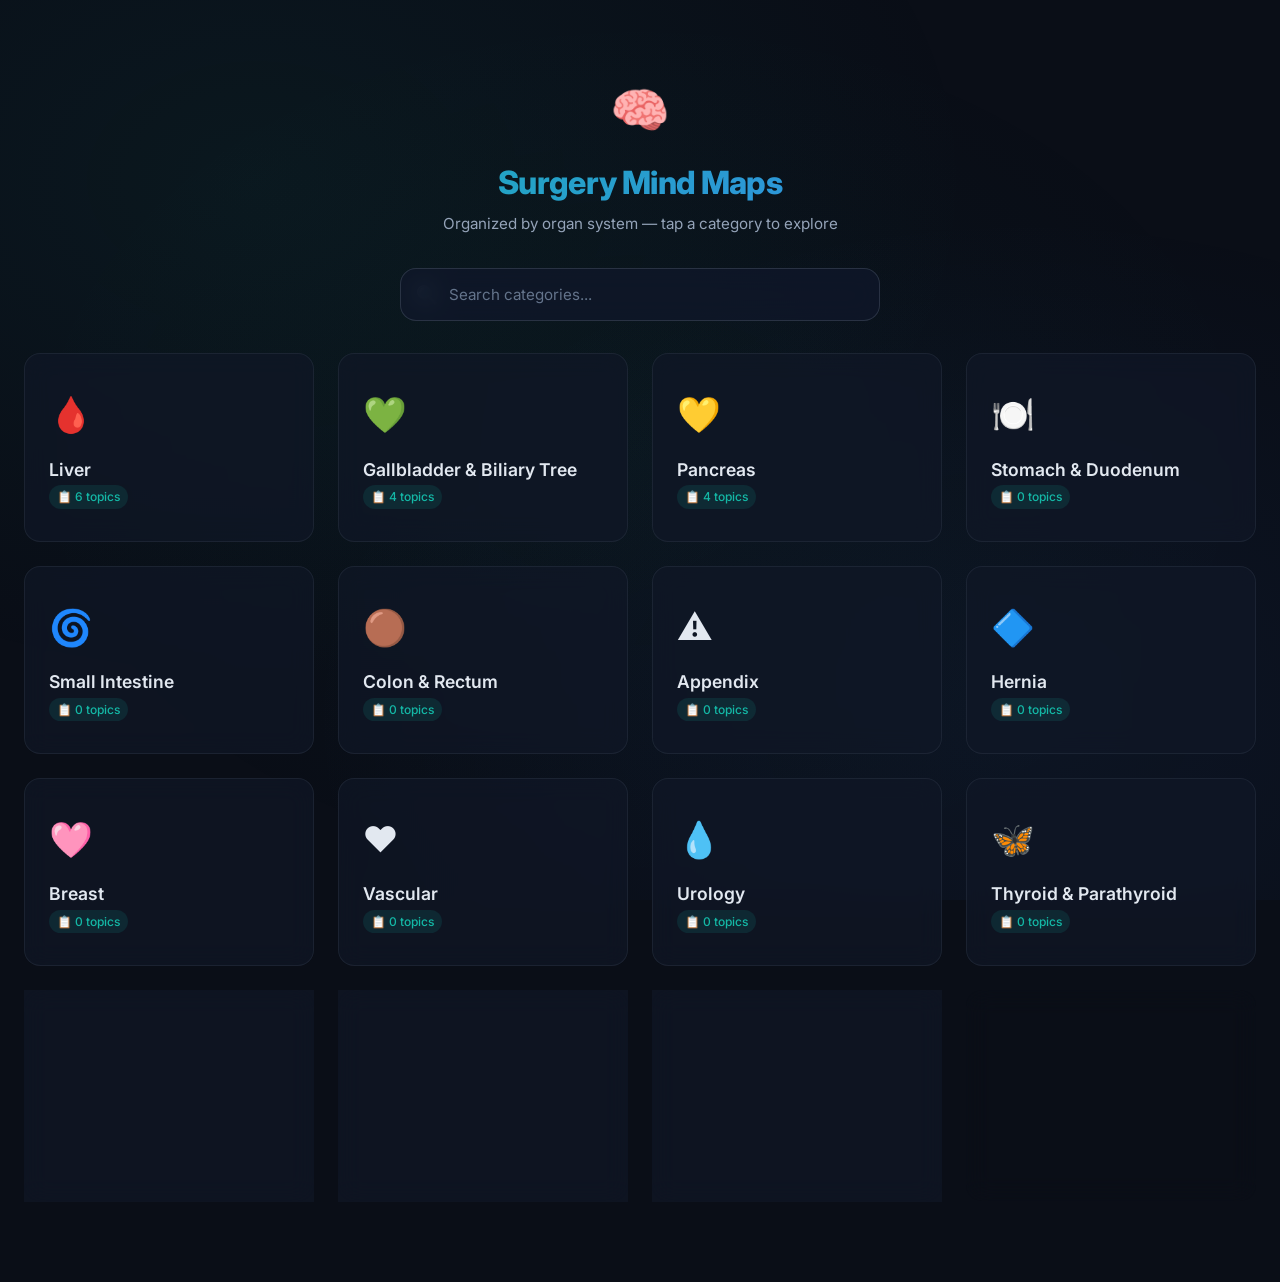
==== category.html @ 97d1bb99 "Initial commit for Surgery Mindmaps" ====
<!DOCTYPE html>
<html lang="en">
<head>
  <meta charset="UTF-8">
  <meta name="viewport" content="width=device-width, initial-scale=1.0">
  <title>Category — Surgery Mind Maps</title>
  <meta name="description" content="Surgery mind map topics for a specific organ system category.">
  <link rel="stylesheet" href="assets/styles.css">
  <link rel="icon" href="data:image/svg+xml,<svg xmlns='http://www.w3.org/2000/svg' viewBox='0 0 100 100'><text y='.9em' font-size='90'>🧠</text></svg>">
</head>
<body>
  <div class="app-container">
    <!-- Breadcrumb -->
    <nav id="breadcrumb-nav"></nav>

    <!-- Page Header -->
    <header class="page-header" id="page-header">
      <div class="page-header__icon" id="header-icon"></div>
      <div class="page-header__text">
        <h1 class="page-header__title" id="header-title">Loading...</h1>
        <p class="page-header__meta" id="header-meta"></p>
      </div>
    </header>

    <!-- Search -->
    <div class="search-container">
      <span class="search-icon">🔍</span>
      <input
        type="text"
        class="search-bar"
        id="search-input"
        placeholder="Search topics..."
        autocomplete="off"
        spellcheck="false"
      >
    </div>

    <!-- Topic Grid -->
    <div class="card-grid" id="card-grid">
      <div class="loading" id="loading">
        <div class="loading-spinner"></div>
        <span>Loading topics...</span>
      </div>
    </div>
  </div>

  <script src="assets/app.js"></script>
  <script>
    (async function() {
      const catId = getParam('cat');

      if (!catId) {
        window.location.href = 'index.html';
        return;
      }

      const grid = document.getElementById('card-grid');
      const searchInput = document.getElementById('search-input');
      const headerIcon = document.getElementById('header-icon');
      const headerTitle = document.getElementById('header-title');
      const headerMeta = document.getElementById('header-meta');
      const breadcrumbNav = document.getElementById('breadcrumb-nav');

      // Load categories to find this one
      const categories = await loadCategories();
      const category = findCategory(categories, catId);
      const catName = category ? category.name : unslugify(catId);
      const catIcon = category ? (category.icon || getCategoryIcon(catId)) : getCategoryIcon(catId);

      // Update page
      document.title = `${catName} — Surgery Mind Maps`;
      headerIcon.textContent = catIcon;
      headerTitle.textContent = catName;

      // Breadcrumbs
      renderBreadcrumbs(breadcrumbNav, [
        { label: '🏠 Home', href: 'index.html' },
        { label: catName }
      ]);

      // Load and render topics
      let topics = await loadTopics(catId);
      renderTopics(topics);

      // Search filter
      searchInput.addEventListener('input', () => {
        const query = searchInput.value.toLowerCase().trim();
        const cards = grid.querySelectorAll('.card:not(.card--add)');
        cards.forEach(card => {
          const name = card.dataset.name.toLowerCase();
          card.style.display = name.includes(query) ? '' : 'none';
        });
      });

      function renderTopics(topicList) {
        grid.innerHTML = '';

        // Update meta
        headerMeta.textContent = `${topicList.length} topic${topicList.length !== 1 ? 's' : ''}`;

        if (topicList.length === 0) {
          grid.innerHTML = `
            <div class="empty-state" style="grid-column: 1 / -1;">
              <div class="empty-state__icon">📝</div>
              <div class="empty-state__text">No topics yet for ${catName}</div>
              <div class="empty-state__hint">Click the + button to add your first mind map topic</div>
            </div>
          `;
        }

        // Render topic cards
        topicList.forEach(topic => {
          const card = document.createElement('a');
          card.href = `viewer.html?map=${catId}/${topic.id}`;
          card.className = 'card';
          card.dataset.name = topic.name;

          // Check if there's local edits
          const hasLocal = hasMindMapLocal(`${catId}/${topic.id}`);

          card.innerHTML = `
            <span class="card__icon">🧠</span>
            <span class="card__name">${topic.name}</span>
            <span class="card__meta">
              ${hasLocal ? '<span class="card__badge" style="background:rgba(245,158,11,0.12);color:#f59e0b;">● Local edits</span>' : '<span class="card__badge">📄 Mind Map</span>'}
            </span>
          `;
          grid.appendChild(card);
        });

        // Add Topic button
        const addBtn = document.createElement('div');
        addBtn.className = 'card card--add';
        addBtn.innerHTML = `
          <span class="card--add__icon">+</span>
          <span class="card--add__label">Add New Topic</span>
        `;
        addBtn.addEventListener('click', handleAddTopic);
        grid.appendChild(addBtn);
      }

      function handleAddTopic() {
        showModal({
          title: `Add Topic to ${catName}`,
          placeholder: 'e.g. Anatomy & Physiology, Pathology...',
          onSubmit: (name) => {
            const topicId = slugify(name);

            // Check for duplicate
            if (topics.find(t => t.id === topicId)) {
              showToast('⚠️ This topic already exists');
              return;
            }

            // Add to list
            const newTopic = {
              id: topicId,
              name: name,
              createdAt: new Date().toISOString()
            };
            topics.push(newTopic);

            // Save to localStorage
            saveTopicsToLocal(catId, topics);

            // Re-render
            renderTopics(topics);
            showToast(`✅ "${name}" topic added!`);
          }
        });
      }
    })();
  </script>
</body>
</html>
---- assets/styles.css ----
/* ============================================
   Surgery Mind Maps — Design System
   Dark mode with teal/blue medical aesthetic
   ============================================ */

@import url('https://fonts.googleapis.com/css2?family=Inter:wght@300;400;500;600;700;800&display=swap');

/* ---------- CSS Custom Properties ---------- */
:root {
  /* Backgrounds */
  --bg-primary: #0a0e17;
  --bg-secondary: #111827;
  --bg-card: rgba(17, 24, 39, 0.7);
  --bg-card-hover: rgba(20, 30, 50, 0.9);
  --bg-input: rgba(15, 23, 42, 0.8);
  --bg-modal: rgba(17, 24, 39, 0.95);
  --bg-overlay: rgba(0, 0, 0, 0.6);
  --bg-toolbar: rgba(17, 24, 39, 0.9);

  /* Accent Colors */
  --accent-teal: #14b8a6;
  --accent-teal-light: #2dd4bf;
  --accent-teal-glow: rgba(20, 184, 166, 0.25);
  --accent-blue: #3b82f6;
  --accent-blue-light: #60a5fa;
  --accent-blue-glow: rgba(59, 130, 246, 0.25);
  --gradient-accent: linear-gradient(135deg, #14b8a6, #3b82f6);
  --gradient-accent-hover: linear-gradient(135deg, #2dd4bf, #60a5fa);
  --gradient-card-border: linear-gradient(135deg, rgba(20, 184, 166, 0.3), rgba(59, 130, 246, 0.3));

  /* Text */
  --text-primary: #e2e8f0;
  --text-secondary: #94a3b8;
  --text-muted: #64748b;
  --text-accent: #14b8a6;

  /* Borders */
  --border: rgba(148, 163, 184, 0.1);
  --border-hover: rgba(20, 184, 166, 0.4);
  --border-input: rgba(148, 163, 184, 0.2);

  /* Spacing */
  --space-xs: 0.25rem;
  --space-sm: 0.5rem;
  --space-md: 1rem;
  --space-lg: 1.5rem;
  --space-xl: 2rem;
  --space-2xl: 3rem;

  /* Radius */
  --radius-sm: 8px;
  --radius-md: 12px;
  --radius-lg: 16px;
  --radius-xl: 20px;

  /* Shadows */
  --shadow-card: 0 4px 24px rgba(0, 0, 0, 0.3);
  --shadow-card-hover: 0 8px 40px rgba(0, 0, 0, 0.4), 0 0 20px var(--accent-teal-glow);
  --shadow-modal: 0 24px 64px rgba(0, 0, 0, 0.5);
  --shadow-toolbar: 0 2px 16px rgba(0, 0, 0, 0.3);

  /* Transitions */
  --transition-fast: 0.2s cubic-bezier(0.4, 0, 0.2, 1);
  --transition-normal: 0.3s cubic-bezier(0.4, 0, 0.2, 1);
  --transition-slow: 0.5s cubic-bezier(0.4, 0, 0.2, 1);
}

/* ---------- Reset & Base ---------- */
*,
*::before,
*::after {
  margin: 0;
  padding: 0;
  box-sizing: border-box;
}

html {
  font-size: 16px;
  scroll-behavior: smooth;
  -webkit-font-smoothing: antialiased;
  -moz-osx-font-smoothing: grayscale;
}

body {
  font-family: 'Inter', -apple-system, BlinkMacSystemFont, 'Segoe UI', Roboto, sans-serif;
  background: var(--bg-primary);
  color: var(--text-primary);
  min-height: 100vh;
  line-height: 1.6;
  overflow-x: hidden;
}

/* Subtle animated background gradient */
body::before {
  content: '';
  position: fixed;
  top: 0;
  left: 0;
  width: 100%;
  height: 100%;
  background:
    radial-gradient(ellipse at 20% 20%, rgba(20, 184, 166, 0.06) 0%, transparent 50%),
    radial-gradient(ellipse at 80% 80%, rgba(59, 130, 246, 0.06) 0%, transparent 50%),
    radial-gradient(ellipse at 50% 50%, rgba(20, 184, 166, 0.03) 0%, transparent 70%);
  pointer-events: none;
  z-index: 0;
}

a {
  color: inherit;
  text-decoration: none;
}

/* ---------- App Container ---------- */
.app-container {
  position: relative;
  z-index: 1;
  max-width: 1280px;
  margin: 0 auto;
  padding: var(--space-lg) var(--space-lg) var(--space-2xl);
}

/* ---------- Header ---------- */
.app-header {
  text-align: center;
  padding: var(--space-2xl) 0 var(--space-xl);
}

.app-header__icon {
  font-size: 3rem;
  margin-bottom: var(--space-sm);
  display: block;
  animation: float 3s ease-in-out infinite;
}

@keyframes float {
  0%, 100% { transform: translateY(0); }
  50% { transform: translateY(-8px); }
}

.app-header__title {
  font-size: 2rem;
  font-weight: 800;
  letter-spacing: -0.02em;
  background: var(--gradient-accent);
  -webkit-background-clip: text;
  -webkit-text-fill-color: transparent;
  background-clip: text;
  margin-bottom: var(--space-xs);
}

.app-header__subtitle {
  font-size: 0.95rem;
  color: var(--text-secondary);
  font-weight: 400;
}

/* ---------- Category Page Header ---------- */
.page-header {
  display: flex;
  align-items: center;
  gap: var(--space-md);
  padding: var(--space-lg) 0;
}

.page-header__icon {
  font-size: 2.5rem;
  width: 60px;
  height: 60px;
  display: flex;
  align-items: center;
  justify-content: center;
  background: var(--bg-card);
  border-radius: var(--radius-md);
  border: 1px solid var(--border);
  flex-shrink: 0;
}

.page-header__text {
  flex: 1;
  min-width: 0;
}

.page-header__title {
  font-size: 1.75rem;
  font-weight: 700;
  color: var(--text-primary);
  letter-spacing: -0.01em;
}

.page-header__meta {
  font-size: 0.85rem;
  color: var(--text-secondary);
  margin-top: 2px;
}

/* ---------- Search Bar ---------- */
.search-container {
  position: relative;
  max-width: 480px;
  margin: 0 auto var(--space-xl);
}

.search-bar {
  width: 100%;
  padding: var(--space-md) var(--space-lg);
  padding-left: 3rem;
  background: var(--bg-input);
  border: 1px solid var(--border-input);
  border-radius: var(--radius-lg);
  color: var(--text-primary);
  font-family: 'Inter', sans-serif;
  font-size: 0.95rem;
  outline: none;
  transition: border-color var(--transition-fast), box-shadow var(--transition-fast);
  backdrop-filter: blur(12px);
}

.search-bar::placeholder {
  color: var(--text-muted);
}

.search-bar:focus {
  border-color: var(--accent-teal);
  box-shadow: 0 0 0 3px var(--accent-teal-glow);
}

.search-icon {
  position: absolute;
  left: var(--space-md);
  top: 50%;
  transform: translateY(-50%);
  color: var(--text-muted);
  font-size: 1.1rem;
  pointer-events: none;
}

/* ---------- Card Grid ---------- */
.card-grid {
  display: grid;
  grid-template-columns: repeat(auto-fill, minmax(260px, 1fr));
  gap: var(--space-lg);
  margin-bottom: var(--space-xl);
}

/* ---------- Cards (Category & Topic) ---------- */
.card {
  position: relative;
  background: var(--bg-card);
  border: 1px solid var(--border);
  border-radius: var(--radius-lg);
  padding: var(--space-xl) var(--space-lg);
  cursor: pointer;
  transition: all var(--transition-normal);
  backdrop-filter: blur(12px);
  overflow: hidden;
  text-decoration: none;
  display: flex;
  flex-direction: column;
  align-items: flex-start;
}

.card::before {
  content: '';
  position: absolute;
  top: 0;
  left: 0;
  right: 0;
  height: 3px;
  background: var(--gradient-accent);
  opacity: 0;
  transition: opacity var(--transition-normal);
}

.card:hover {
  background: var(--bg-card-hover);
  border-color: var(--border-hover);
  box-shadow: var(--shadow-card-hover);
  transform: translateY(-4px);
}

.card:hover::before {
  opacity: 1;
}

.card:active {
  transform: translateY(-2px);
}

.card__icon {
  font-size: 2.2rem;
  margin-bottom: var(--space-md);
  display: block;
  transition: transform var(--transition-normal);
}

.card:hover .card__icon {
  transform: scale(1.15);
}

.card__name {
  font-size: 1.1rem;
  font-weight: 600;
  color: var(--text-primary);
  margin-bottom: var(--space-xs);
  line-height: 1.3;
}

.card__meta {
  font-size: 0.8rem;
  color: var(--text-secondary);
  display: flex;
  align-items: center;
  gap: var(--space-xs);
}

.card__badge {
  display: inline-flex;
  align-items: center;
  gap: 4px;
  padding: 2px 8px;
  background: rgba(20, 184, 166, 0.12);
  color: var(--accent-teal);
  border-radius: 999px;
  font-size: 0.75rem;
  font-weight: 500;
}

/* ---------- Add Button (Card Style) ---------- */
.card--add {
  border: 2px dashed var(--border-input);
  background: transparent;
  display: flex;
  flex-direction: column;
  align-items: center;
  justify-content: center;
  min-height: 160px;
  text-align: center;
  color: var(--text-muted);
  transition: all var(--transition-normal);
}

.card--add::before {
  display: none;
}

.card--add:hover {
  border-color: var(--accent-teal);
  color: var(--accent-teal);
  background: rgba(20, 184, 166, 0.05);
  box-shadow: 0 0 20px var(--accent-teal-glow);
  transform: translateY(-4px);
}

.card--add__icon {
  font-size: 2.5rem;
  font-weight: 300;
  line-height: 1;
  margin-bottom: var(--space-sm);
  transition: transform var(--transition-normal);
}

.card--add:hover .card--add__icon {
  transform: scale(1.2) rotate(90deg);
}

.card--add__label {
  font-size: 0.9rem;
  font-weight: 500;
}

/* ---------- Breadcrumbs ---------- */
.breadcrumb {
  display: flex;
  align-items: center;
  gap: var(--space-sm);
  padding: var(--space-md) 0;
  font-size: 0.85rem;
  color: var(--text-muted);
  flex-wrap: wrap;
}

.breadcrumb a {
  color: var(--text-secondary);
  transition: color var(--transition-fast);
  font-weight: 500;
}

.breadcrumb a:hover {
  color: var(--accent-teal);
}

.breadcrumb__separator {
  color: var(--text-muted);
  font-size: 0.75rem;
  user-select: none;
}

.breadcrumb__current {
  color: var(--text-primary);
  font-weight: 600;
}

/* ---------- Modal ---------- */
.modal-overlay {
  position: fixed;
  inset: 0;
  background: var(--bg-overlay);
  backdrop-filter: blur(8px);
  display: flex;
  align-items: center;
  justify-content: center;
  z-index: 1000;
  opacity: 0;
  animation: fadeIn 0.2s ease forwards;
  padding: var(--space-lg);
}

@keyframes fadeIn {
  to { opacity: 1; }
}

.modal {
  background: var(--bg-modal);
  border: 1px solid var(--border);
  border-radius: var(--radius-xl);
  padding: var(--space-xl) var(--space-xl) var(--space-lg);
  width: 100%;
  max-width: 440px;
  box-shadow: var(--shadow-modal);
  transform: translateY(20px) scale(0.95);
  animation: modalSlide 0.3s cubic-bezier(0.16, 1, 0.3, 1) forwards;
}

@keyframes modalSlide {
  to { transform: translateY(0) scale(1); }
}

.modal__title {
  font-size: 1.25rem;
  font-weight: 700;
  color: var(--text-primary);
  margin-bottom: var(--space-lg);
}

.modal__input {
  width: 100%;
  padding: var(--space-md) var(--space-lg);
  background: var(--bg-input);
  border: 1px solid var(--border-input);
  border-radius: var(--radius-md);
  color: var(--text-primary);
  font-family: 'Inter', sans-serif;
  font-size: 0.95rem;
  outline: none;
  margin-bottom: var(--space-lg);
  transition: border-color var(--transition-fast), box-shadow var(--transition-fast);
}

.modal__input::placeholder {
  color: var(--text-muted);
}

.modal__input:focus {
  border-color: var(--accent-teal);
  box-shadow: 0 0 0 3px var(--accent-teal-glow);
}

.modal__actions {
  display: flex;
  gap: var(--space-md);
  justify-content: flex-end;
}

.btn {
  padding: var(--space-sm) var(--space-lg);
  border: none;
  border-radius: var(--radius-sm);
  font-family: 'Inter', sans-serif;
  font-size: 0.9rem;
  font-weight: 600;
  cursor: pointer;
  transition: all var(--transition-fast);
}

.btn--primary {
  background: var(--gradient-accent);
  color: #fff;
}

.btn--primary:hover {
  background: var(--gradient-accent-hover);
  box-shadow: 0 4px 16px var(--accent-teal-glow);
}

.btn--ghost {
  background: transparent;
  color: var(--text-secondary);
  border: 1px solid var(--border);
}

.btn--ghost:hover {
  background: rgba(148, 163, 184, 0.1);
  color: var(--text-primary);
}

/* ---------- Viewer Layout ---------- */
.viewer-layout {
  display: flex;
  flex-direction: column;
  height: 100vh;
  overflow: hidden;
}

.viewer-toolbar {
  display: flex;
  align-items: center;
  gap: var(--space-md);
  padding: var(--space-sm) var(--space-lg);
  background: var(--bg-toolbar);
  border-bottom: 1px solid var(--border);
  backdrop-filter: blur(16px);
  box-shadow: var(--shadow-toolbar);
  z-index: 100;
  flex-shrink: 0;
  flex-wrap: wrap;
}

.viewer-toolbar__breadcrumb {
  flex: 1;
  min-width: 0;
}

.viewer-toolbar__breadcrumb .breadcrumb {
  padding: 0;
}

.viewer-toolbar__actions {
  display: flex;
  align-items: center;
  gap: var(--space-sm);
  flex-shrink: 0;
}

.viewer-toolbar__status {
  display: flex;
  align-items: center;
  gap: 6px;
  font-size: 0.8rem;
  color: var(--text-muted);
  padding: 4px 12px;
  background: rgba(20, 184, 166, 0.08);
  border-radius: 999px;
  white-space: nowrap;
}

.viewer-toolbar__status--unsaved {
  color: #f59e0b;
  background: rgba(245, 158, 11, 0.1);
}

.viewer-toolbar__status-dot {
  width: 6px;
  height: 6px;
  border-radius: 50%;
  background: var(--accent-teal);
}

.viewer-toolbar__status--unsaved .viewer-toolbar__status-dot {
  background: #f59e0b;
  animation: pulse-dot 2s ease-in-out infinite;
}

@keyframes pulse-dot {
  0%, 100% { opacity: 1; }
  50% { opacity: 0.3; }
}

.toolbar-btn {
  padding: 6px 14px;
  border: 1px solid var(--border);
  border-radius: var(--radius-sm);
  background: var(--bg-card);
  color: var(--text-secondary);
  font-family: 'Inter', sans-serif;
  font-size: 0.82rem;
  font-weight: 500;
  cursor: pointer;
  transition: all var(--transition-fast);
  display: flex;
  align-items: center;
  gap: 6px;
  white-space: nowrap;
}

.toolbar-btn:hover {
  background: var(--bg-card-hover);
  color: var(--text-primary);
  border-color: var(--border-hover);
}

.toolbar-btn--primary {
  background: var(--gradient-accent);
  border-color: transparent;
  color: #fff;
}

.toolbar-btn--primary:hover {
  background: var(--gradient-accent-hover);
  box-shadow: 0 2px 12px var(--accent-teal-glow);
  border-color: transparent;
}

.toolbar-btn--danger {
  color: #f87171;
}

.toolbar-btn--danger:hover {
  background: rgba(248, 113, 113, 0.1);
  border-color: rgba(248, 113, 113, 0.3);
}

/* Mind map container */
#map-container {
  flex: 1;
  width: 100%;
  min-height: 0;
}

/* ---------- Mind-elixir Dark Mode Overrides ---------- */
#map-container me-wrapper,
#map-container .mind-elixir {
  background: var(--bg-primary) !important;
}

/* Node styles */
me-tpc, .mind-elixir tpc {
  background: var(--bg-secondary) !important;
  color: var(--text-primary) !important;
  border: 1px solid var(--border) !important;
  border-radius: var(--radius-sm) !important;
  padding: 6px 14px !important;
  font-family: 'Inter', sans-serif !important;
  font-size: 0.9rem !important;
}

me-root tpc, .mind-elixir root tpc {
  background: var(--gradient-accent) !important;
  color: #fff !important;
  border: none !important;
  font-weight: 700 !important;
  font-size: 1rem !important;
  padding: 10px 20px !important;
  border-radius: var(--radius-md) !important;
}

/* Mind elixir toolbar override */
.mind-elixir-toolbar {
  background: var(--bg-toolbar) !important;
  border: 1px solid var(--border) !important;
  border-radius: var(--radius-sm) !important;
  box-shadow: var(--shadow-card) !important;
}

.mind-elixir-toolbar span {
  color: var(--text-primary) !important;
}

/* Context menu override */
.mind-elixir .context-menu,
#cm {
  background: var(--bg-modal) !important;
  border: 1px solid var(--border) !important;
  border-radius: var(--radius-md) !important;
  box-shadow: var(--shadow-modal) !important;
  overflow: hidden;
}

.mind-elixir .context-menu div,
#cm div {
  color: var(--text-primary) !important;
  padding: 8px 16px !important;
  font-family: 'Inter', sans-serif !important;
  font-size: 0.85rem !important;
}

.mind-elixir .context-menu div:hover,
#cm div:hover {
  background: rgba(20, 184, 166, 0.15) !important;
  color: var(--accent-teal) !important;
}

/* ---------- Toast Notification ---------- */
.toast {
  position: fixed;
  bottom: var(--space-xl);
  right: var(--space-xl);
  padding: var(--space-md) var(--space-xl);
  background: var(--bg-modal);
  border: 1px solid var(--accent-teal);
  border-radius: var(--radius-md);
  color: var(--text-primary);
  font-size: 0.9rem;
  font-weight: 500;
  box-shadow: 0 8px 32px rgba(0, 0, 0, 0.4);
  z-index: 2000;
  animation: toastIn 0.3s ease forwards;
}

.toast--exit {
  animation: toastOut 0.3s ease forwards;
}

@keyframes toastIn {
  from { transform: translateY(20px); opacity: 0; }
  to { transform: translateY(0); opacity: 1; }
}

@keyframes toastOut {
  from { transform: translateY(0); opacity: 1; }
  to { transform: translateY(20px); opacity: 0; }
}

/* ---------- Empty State ---------- */
.empty-state {
  text-align: center;
  padding: var(--space-2xl) var(--space-lg);
  color: var(--text-muted);
}

.empty-state__icon {
  font-size: 3rem;
  margin-bottom: var(--space-md);
  opacity: 0.5;
}

.empty-state__text {
  font-size: 1rem;
  font-weight: 500;
}

.empty-state__hint {
  font-size: 0.85rem;
  margin-top: var(--space-sm);
  color: var(--text-muted);
}

/* ---------- Loading State ---------- */
.loading {
  display: flex;
  align-items: center;
  justify-content: center;
  padding: var(--space-2xl);
  color: var(--text-muted);
  gap: var(--space-md);
}

.loading-spinner {
  width: 24px;
  height: 24px;
  border: 3px solid var(--border);
  border-top-color: var(--accent-teal);
  border-radius: 50%;
  animation: spin 0.8s linear infinite;
}

@keyframes spin {
  to { transform: rotate(360deg); }
}

/* ---------- Responsive ---------- */
@media (max-width: 768px) {
  .app-container {
    padding: var(--space-md) var(--space-md) var(--space-xl);
  }

  .app-header {
    padding: var(--space-xl) 0 var(--space-lg);
  }

  .app-header__title {
    font-size: 1.6rem;
  }

  .app-header__icon {
    font-size: 2.5rem;
  }

  .card-grid {
    grid-template-columns: repeat(auto-fill, minmax(220px, 1fr));
    gap: var(--space-md);
  }

  .card {
    padding: var(--space-lg) var(--space-md);
  }

  .page-header {
    padding: var(--space-md) 0;
  }

  .page-header__title {
    font-size: 1.3rem;
  }

  .page-header__icon {
    width: 48px;
    height: 48px;
    font-size: 2rem;
  }

  .search-container {
    margin-bottom: var(--space-lg);
  }

  /* Viewer responsive */
  .viewer-toolbar {
    padding: var(--space-sm) var(--space-md);
    gap: var(--space-sm);
  }

  .viewer-toolbar__actions {
    gap: 4px;
  }

  .toolbar-btn {
    padding: 5px 10px;
    font-size: 0.78rem;
  }

  .toolbar-btn__label {
    display: none;
  }

  .toast {
    left: var(--space-md);
    right: var(--space-md);
    bottom: var(--space-md);
    text-align: center;
  }
}

@media (max-width: 480px) {
  .card-grid {
    grid-template-columns: 1fr;
  }

  .modal {
    padding: var(--space-lg);
  }
}

/* ---------- Scrollbar ---------- */
::-webkit-scrollbar {
  width: 8px;
}

::-webkit-scrollbar-track {
  background: var(--bg-primary);
}

::-webkit-scrollbar-thumb {
  background: var(--border);
  border-radius: 4px;
}

::-webkit-scrollbar-thumb:hover {
  background: var(--text-muted);
}

/* ---------- Selection ---------- */
::selection {
  background: rgba(20, 184, 166, 0.3);
  color: var(--text-primary);
}
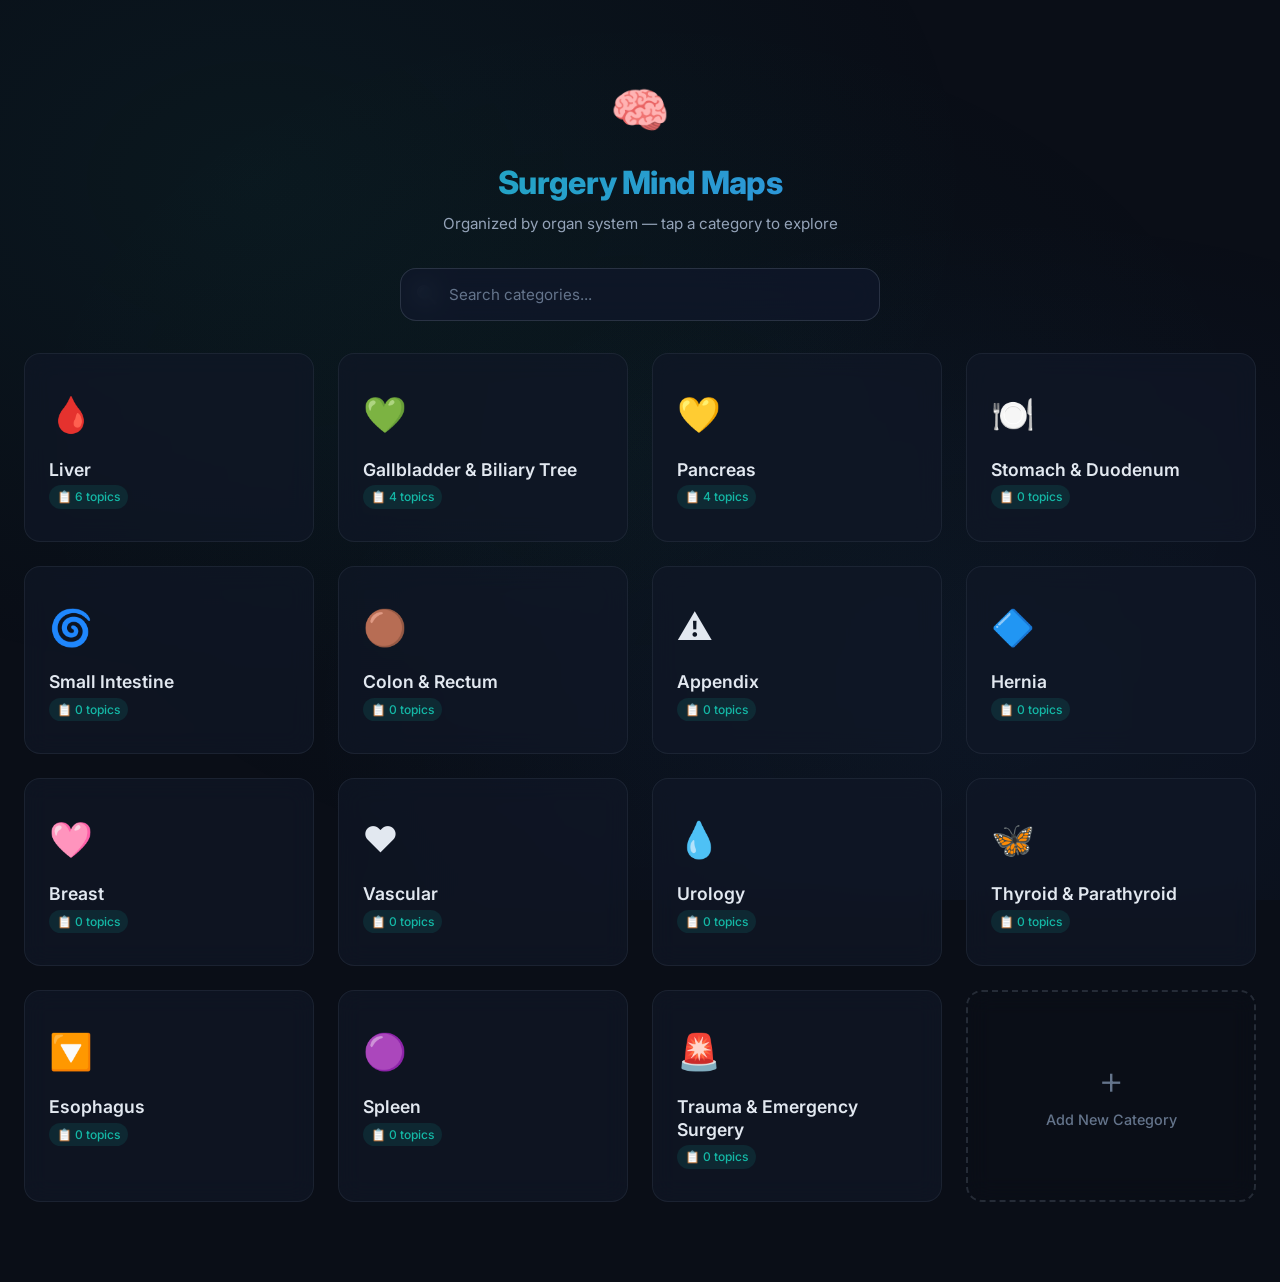
==== commit 682fbf16: "Add MCQ quiz system with PDF-style layout, inline feedback, localStorage persistence, and reset func" ====
--- a/category.html
+++ b/category.html
@@ -6,6 +6,7 @@
   <title>Category — Surgery Mind Maps</title>
   <meta name="description" content="Surgery mind map topics for a specific organ system category.">
   <link rel="stylesheet" href="assets/styles.css">
+  <link rel="stylesheet" href="assets/quiz.css">
   <link rel="icon" href="data:image/svg+xml,<svg xmlns='http://www.w3.org/2000/svg' viewBox='0 0 100 100'><text y='.9em' font-size='90'>🧠</text></svg>">
 </head>
 <body>
@@ -92,7 +93,7 @@
         });
       });
 
-      function renderTopics(topicList) {
+      async function renderTopics(topicList) {
         grid.innerHTML = '';
 
         // Update meta
@@ -109,24 +110,39 @@
         }
 
         // Render topic cards
-        topicList.forEach(topic => {
+        for (const topic of topicList) {
+          const hasLocal = hasMindMapLocal(`${catId}/${topic.id}`);
+
+          // Check if MCQ exists for this topic
+          const hasMcq = await checkMcqExists(catId, topic.id);
+
           const card = document.createElement('a');
           card.href = `viewer.html?map=${catId}/${topic.id}`;
           card.className = 'card';
           card.dataset.name = topic.name;
-
-          // Check if there's local edits
-          const hasLocal = hasMindMapLocal(`${catId}/${topic.id}`);
 
           card.innerHTML = `
             <span class="card__icon">🧠</span>
             <span class="card__name">${topic.name}</span>
             <span class="card__meta">
               ${hasLocal ? '<span class="card__badge" style="background:rgba(245,158,11,0.12);color:#f59e0b;">● Local edits</span>' : '<span class="card__badge">📄 Mind Map</span>'}
+              ${hasMcq ? '' : ''}
             </span>
           `;
+
+          // If MCQ exists, add a quiz button that doesn't navigate the card
+          if (hasMcq) {
+            const quizLink = document.createElement('a');
+            quizLink.href = `quiz.html?cat=${catId}&topic=${topic.id}`;
+            quizLink.className = 'card__quiz-link';
+            quizLink.textContent = '📝 Quiz';
+            quizLink.title = 'Take the MCQ quiz for this topic';
+            quizLink.addEventListener('click', (e) => e.stopPropagation());
+            card.querySelector('.card__meta').appendChild(quizLink);
+          }
+
           grid.appendChild(card);
-        });
+        }
 
         // Add Topic button
         const addBtn = document.createElement('div');
--- a/assets/quiz.css
+++ b/assets/quiz.css
@@ -0,0 +1,350 @@
+/* ============================================
+   Surgery Mind Maps — Quiz Styles
+   PDF-style MCQ layout with inline feedback
+   ============================================ */
+
+/* ---------- Quiz Container ---------- */
+.quiz-container {
+  max-width: 860px;
+  padding-bottom: 4rem;
+}
+
+/* ---------- Quiz Header ---------- */
+.quiz-header {
+  margin-bottom: var(--space-xl);
+}
+
+.quiz-header__top {
+  display: flex;
+  align-items: center;
+  justify-content: space-between;
+  gap: var(--space-lg);
+  margin-bottom: var(--space-lg);
+  flex-wrap: wrap;
+}
+
+.quiz-header__title-group {
+  display: flex;
+  align-items: center;
+  gap: var(--space-md);
+}
+
+.quiz-header__actions {
+  display: flex;
+  gap: var(--space-sm);
+}
+
+/* ---------- Score Bar ---------- */
+.quiz-scorebar {
+  background: var(--bg-card);
+  border: 1px solid var(--border);
+  border-radius: var(--radius-md);
+  padding: var(--space-md) var(--space-lg);
+  backdrop-filter: blur(12px);
+}
+
+.quiz-scorebar__track {
+  width: 100%;
+  height: 6px;
+  background: rgba(148, 163, 184, 0.15);
+  border-radius: 999px;
+  overflow: hidden;
+  margin-bottom: var(--space-sm);
+}
+
+.quiz-scorebar__fill {
+  height: 100%;
+  width: 0%;
+  background: var(--gradient-accent);
+  border-radius: 999px;
+  transition: width 0.5s cubic-bezier(0.4, 0, 0.2, 1), background 0.5s ease;
+}
+
+.quiz-scorebar__stats {
+  display: flex;
+  align-items: center;
+  gap: var(--space-sm);
+  font-size: 0.85rem;
+  color: var(--text-secondary);
+  flex-wrap: wrap;
+}
+
+.quiz-scorebar__divider {
+  color: var(--text-muted);
+  margin: 0 2px;
+}
+
+.quiz-scorebar__correct {
+  color: #10b981;
+  font-weight: 600;
+}
+
+.quiz-scorebar__wrong {
+  color: #ef4444;
+  font-weight: 600;
+}
+
+.quiz-scorebar__percent {
+  color: var(--accent-teal);
+  font-weight: 700;
+  margin-left: auto;
+}
+
+/* ---------- Question Card ---------- */
+.quiz-question {
+  background: var(--bg-card);
+  border: 1px solid var(--border);
+  border-radius: var(--radius-lg);
+  padding: var(--space-xl);
+  margin-bottom: var(--space-lg);
+  backdrop-filter: blur(12px);
+  transition: border-color var(--transition-normal);
+  animation: fadeInUp 0.3s ease forwards;
+  opacity: 0;
+}
+
+.quiz-question:nth-child(1) { animation-delay: 0.02s; }
+.quiz-question:nth-child(2) { animation-delay: 0.04s; }
+.quiz-question:nth-child(3) { animation-delay: 0.06s; }
+.quiz-question:nth-child(4) { animation-delay: 0.08s; }
+.quiz-question:nth-child(5) { animation-delay: 0.10s; }
+.quiz-question:nth-child(n+6) { animation-delay: 0.12s; }
+
+@keyframes fadeInUp {
+  from { opacity: 0; transform: translateY(12px); }
+  to   { opacity: 1; transform: translateY(0); }
+}
+
+.quiz-question__number {
+  font-size: 0.75rem;
+  font-weight: 700;
+  text-transform: uppercase;
+  letter-spacing: 0.08em;
+  color: var(--accent-teal);
+  margin-bottom: var(--space-sm);
+}
+
+.quiz-question__text {
+  font-size: 1.05rem;
+  font-weight: 500;
+  color: var(--text-primary);
+  line-height: 1.65;
+  margin-bottom: var(--space-lg);
+}
+
+/* ---------- Options ---------- */
+.quiz-question__options {
+  display: flex;
+  flex-direction: column;
+  gap: var(--space-sm);
+}
+
+.quiz-option {
+  display: flex;
+  align-items: center;
+  gap: var(--space-md);
+  padding: var(--space-md) var(--space-lg);
+  background: rgba(255, 255, 255, 0.02);
+  border: 1px solid var(--border);
+  border-radius: var(--radius-md);
+  cursor: pointer;
+  transition: all var(--transition-fast);
+  user-select: none;
+  position: relative;
+}
+
+.quiz-option:hover:not(.quiz-option--locked) {
+  background: rgba(20, 184, 166, 0.06);
+  border-color: rgba(20, 184, 166, 0.3);
+  transform: translateX(4px);
+}
+
+.quiz-option:active:not(.quiz-option--locked) {
+  transform: translateX(2px);
+}
+
+.quiz-option__letter {
+  width: 32px;
+  height: 32px;
+  display: flex;
+  align-items: center;
+  justify-content: center;
+  border-radius: 8px;
+  background: rgba(148, 163, 184, 0.1);
+  color: var(--text-secondary);
+  font-weight: 700;
+  font-size: 0.85rem;
+  flex-shrink: 0;
+  transition: all var(--transition-fast);
+}
+
+.quiz-option:hover:not(.quiz-option--locked) .quiz-option__letter {
+  background: rgba(20, 184, 166, 0.15);
+  color: var(--accent-teal);
+}
+
+.quiz-option__text {
+  flex: 1;
+  font-size: 0.95rem;
+  color: var(--text-primary);
+  line-height: 1.5;
+}
+
+.quiz-option__indicator {
+  font-size: 1.1rem;
+  font-weight: 700;
+  flex-shrink: 0;
+  margin-left: auto;
+}
+
+/* ---------- Locked / Answered States ---------- */
+.quiz-option--locked {
+  cursor: default;
+  opacity: 0.7;
+}
+
+.quiz-option--correct {
+  opacity: 1 !important;
+  background: rgba(16, 185, 129, 0.08) !important;
+  border-color: rgba(16, 185, 129, 0.4) !important;
+}
+
+.quiz-option--correct .quiz-option__letter {
+  background: #10b981;
+  color: #fff;
+}
+
+.quiz-option--correct .quiz-option__text {
+  color: #10b981;
+  font-weight: 600;
+}
+
+.quiz-option--correct .quiz-option__indicator {
+  color: #10b981;
+}
+
+.quiz-option--wrong {
+  opacity: 1 !important;
+  background: rgba(239, 68, 68, 0.06) !important;
+  border-color: rgba(239, 68, 68, 0.35) !important;
+}
+
+.quiz-option--wrong .quiz-option__letter {
+  background: #ef4444;
+  color: #fff;
+}
+
+.quiz-option--wrong .quiz-option__text {
+  color: #f87171;
+}
+
+.quiz-option--wrong .quiz-option__indicator {
+  color: #ef4444;
+}
+
+/* ---------- Explanation ---------- */
+.quiz-explanation {
+  margin-top: var(--space-lg);
+  padding: var(--space-lg);
+  border-radius: var(--radius-md);
+  border-left: 4px solid;
+  animation: slideDown 0.35s cubic-bezier(0.16, 1, 0.3, 1) forwards;
+  transform-origin: top;
+}
+
+@keyframes slideDown {
+  from { opacity: 0; transform: scaleY(0.9) translateY(-8px); }
+  to   { opacity: 1; transform: scaleY(1) translateY(0); }
+}
+
+.quiz-explanation--correct {
+  background: rgba(16, 185, 129, 0.06);
+  border-left-color: #10b981;
+}
+
+.quiz-explanation--wrong {
+  background: rgba(239, 68, 68, 0.06);
+  border-left-color: #ef4444;
+}
+
+.quiz-explanation__header {
+  display: flex;
+  align-items: center;
+  gap: var(--space-sm);
+  margin-bottom: var(--space-sm);
+}
+
+.quiz-explanation__icon {
+  font-size: 1.1rem;
+}
+
+.quiz-explanation__verdict {
+  font-weight: 700;
+  font-size: 0.95rem;
+}
+
+.quiz-explanation--correct .quiz-explanation__verdict {
+  color: #10b981;
+}
+
+.quiz-explanation--wrong .quiz-explanation__verdict {
+  color: #ef4444;
+}
+
+.quiz-explanation__text {
+  font-size: 0.9rem;
+  color: var(--text-secondary);
+  line-height: 1.7;
+}
+
+/* ---------- Quiz Link in Category Page ---------- */
+.card__quiz-link {
+  display: inline-flex;
+  align-items: center;
+  gap: 4px;
+  padding: 2px 8px;
+  background: rgba(139, 92, 246, 0.12);
+  color: #a78bfa;
+  border-radius: 999px;
+  font-size: 0.75rem;
+  font-weight: 500;
+  text-decoration: none;
+  transition: all var(--transition-fast);
+}
+
+.card__quiz-link:hover {
+  background: rgba(139, 92, 246, 0.25);
+  color: #c4b5fd;
+}
+
+/* ---------- Responsive ---------- */
+@media (max-width: 768px) {
+  .quiz-container {
+    padding-left: var(--space-md);
+    padding-right: var(--space-md);
+  }
+
+  .quiz-question {
+    padding: var(--space-lg);
+  }
+
+  .quiz-option {
+    padding: var(--space-md);
+    gap: var(--space-sm);
+  }
+
+  .quiz-option__letter {
+    width: 28px;
+    height: 28px;
+    font-size: 0.8rem;
+  }
+
+  .quiz-header__top {
+    flex-direction: column;
+    align-items: flex-start;
+  }
+
+  .quiz-scorebar__percent {
+    margin-left: 0;
+  }
+}
